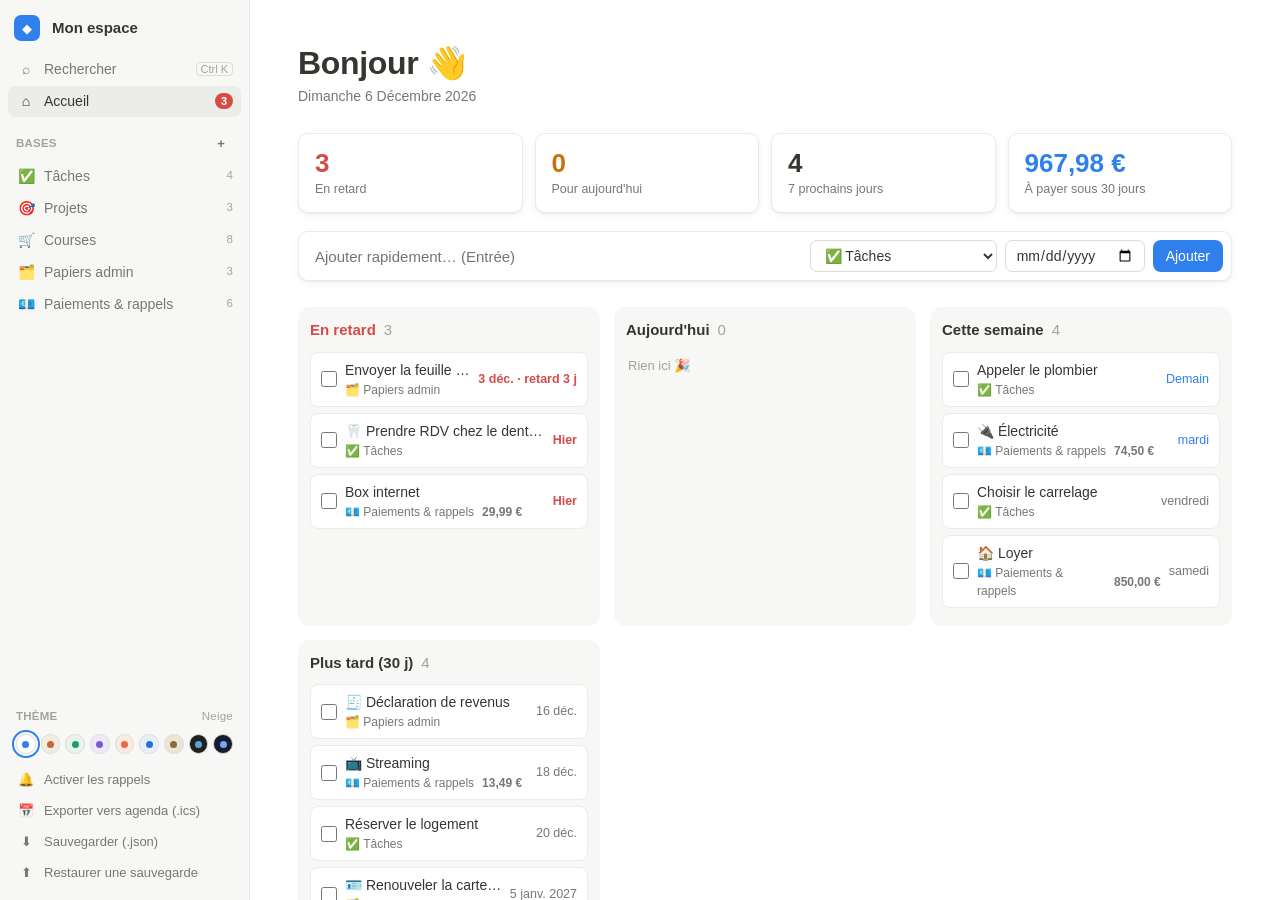
==== index.html @ 30c05d0e "Braindead : gestionnaire de pages, tâches et kanban façon Notion Bases avec propriétés typées, vues " ====
<!doctype html>
<html lang="fr" data-theme="neige">
<head>
  <meta charset="utf-8">
  <meta name="viewport" content="width=device-width, initial-scale=1, viewport-fit=cover">
  <title>Mon espace</title>
  <meta name="description" content="Pages, tâches, kanban, courses, projets, papiers et paiements — 100 % local.">
  <meta name="theme-color" content="#ffffff">
  <link rel="manifest" href="manifest.webmanifest">
  <link rel="icon" href="icon.svg" type="image/svg+xml">
  <link rel="apple-touch-icon" href="icon.svg">
  <link rel="stylesheet" href="styles.css">
  <script>
    // Applique le thème avant le premier rendu pour éviter un flash.
    try { var d = JSON.parse(localStorage.getItem('monespace.v1')); if (d && d.theme) document.documentElement.dataset.theme = d.theme; } catch (e) {}
  </script>
</head>
<body>
  <aside id="sidebar"></aside>
  <div class="sb-backdrop" onclick="document.body.classList.remove('sb-open')"></div>
  <main id="main"></main>
  <div id="peek-root"></div>
  <div id="modal-root"></div>
  <div id="toasts"></div>
  <input type="file" id="import-file" accept=".json,application/json" hidden>
  <script src="app.js"></script>
</body>
</html>
---- styles.css ----
/* ============ Thèmes ============ */
:root {
  --bg: #ffffff; --side: #f7f7f5; --surface: #ffffff; --surface2: #f6f6f4; --col: #f7f7f5;
  --hover: rgba(55, 53, 47, .06); --border: #ebebe9; --border2: #dcdcd8;
  --text: #37352f; --muted: #787774; --faint: #a5a29c;
  --accent: #2f80ed; --accent-fg: #ffffff; --accent-soft: rgba(47, 128, 237, .12);
  --danger: #d44c47; --warn: #cb6f10; --ok: #2f8a5f;
  --shadow: 0 1px 2px rgba(15, 15, 15, .05), 0 2px 8px rgba(15, 15, 15, .05);
  --shadow-lg: 0 14px 44px rgba(15, 15, 15, .18), 0 2px 6px rgba(15, 15, 15, .06);
  --backdrop: rgba(15, 15, 15, .18);
  --radius: 10px;
  --font: ui-sans-serif, -apple-system, "Segoe UI", Inter, Roboto, "Helvetica Neue", Arial, sans-serif;
  --title-font: var(--font);

  --gray-bg: #ebeced;   --gray-fg: #55534e;
  --brown-bg: #f1e5dc;  --brown-fg: #774f33;
  --orange-bg: #fbe2cd; --orange-fg: #9f4e17;
  --yellow-bg: #f9eec2; --yellow-fg: #81630c;
  --green-bg: #d9eedf;  --green-fg: #276642;
  --blue-bg: #d9e8f8;   --blue-fg: #235a8f;
  --purple-bg: #e8def6; --purple-fg: #5e408c;
  --pink-bg: #f7dceb;   --pink-fg: #943566;
  --red-bg: #fbdcd8;    --red-fg: #a3362a;
  color-scheme: light;
}
[data-theme="sable"] {
  --bg: #fbf8f3; --side: #f3ece1; --surface: #fffdf9; --surface2: #f6f0e6; --col: #f4ede2;
  --hover: rgba(90, 60, 30, .07); --border: #ebe2d4; --border2: #ddd0bc;
  --text: #3d3529; --muted: #85786a; --faint: #b0a596;
  --accent: #c2683a; --accent-soft: rgba(194, 104, 58, .14);
}
[data-theme="menthe"] {
  --bg: #f6fbf8; --side: #e8f4ee; --surface: #ffffff; --surface2: #eef7f2; --col: #eaf4ee;
  --hover: rgba(20, 80, 50, .07); --border: #dcebe2; --border2: #c7dccf;
  --text: #213a2e; --muted: #5f7a6c; --faint: #96ab9f;
  --accent: #1f9d6b; --accent-soft: rgba(31, 157, 107, .14);
}
[data-theme="lavande"] {
  --bg: #faf8fe; --side: #efeafb; --surface: #ffffff; --surface2: #f3effc; --col: #f0ebfb;
  --hover: rgba(70, 40, 140, .07); --border: #e6e0f5; --border2: #d5cbee;
  --text: #2f2a45; --muted: #716a8c; --faint: #a49ebb;
  --accent: #7c5cd6; --accent-soft: rgba(124, 92, 214, .14);
}
[data-theme="peche"] {
  --bg: #fff8f5; --side: #fdeae2; --surface: #ffffff; --surface2: #fdf0ea; --col: #fcece5;
  --hover: rgba(140, 60, 30, .07); --border: #f6e0d6; --border2: #ecccbe;
  --text: #43302a; --muted: #8e7268; --faint: #bea59c;
  --accent: #e8684a; --accent-soft: rgba(232, 104, 74, .14);
}
[data-theme="ciel"] {
  --bg: #f5f9ff; --side: #e6effc; --surface: #ffffff; --surface2: #edf3fd; --col: #e9f0fb;
  --hover: rgba(30, 70, 140, .07); --border: #dbe6f6; --border2: #c6d6ee;
  --text: #1f2f45; --muted: #5c6f8a; --faint: #95a5bc;
  --accent: #2b6fd6; --accent-soft: rgba(43, 111, 214, .13);
}
[data-theme="papier"] {
  --bg: #f6f1e7; --side: #ece4d4; --surface: #fbf8f1; --surface2: #f1eadc; --col: #ede5d6;
  --hover: rgba(80, 60, 30, .08); --border: #e2d8c4; --border2: #d3c6ac;
  --text: #3b3226; --muted: #7d705d; --faint: #ab9f8a;
  --accent: #8a6d3b; --accent-soft: rgba(138, 109, 59, .15);
  --title-font: Georgia, "Iowan Old Style", "Palatino Linotype", serif;
}
[data-theme="nuit"], [data-theme="encre"] {
  --bg: #191919; --side: #202020; --surface: #252525; --surface2: #2c2c2c; --col: #202020;
  --hover: rgba(255, 255, 255, .06); --border: #2f2f2f; --border2: #3d3d3d;
  --text: #e6e6e3; --muted: #9b9a97; --faint: #6f6e6b;
  --accent: #5aa2d6; --accent-fg: #0d1b26; --accent-soft: rgba(90, 162, 214, .18);
  --danger: #ff7369; --warn: #f0a55a; --ok: #5fc48d;
  --shadow: 0 1px 2px rgba(0, 0, 0, .4), 0 2px 8px rgba(0, 0, 0, .25);
  --shadow-lg: 0 14px 44px rgba(0, 0, 0, .55);
  --backdrop: rgba(0, 0, 0, .45);
  --gray-bg: #3a3a3a;   --gray-fg: #d0d0cd;
  --brown-bg: #4a3528;  --brown-fg: #e3c2a8;
  --orange-bg: #5a3a1e; --orange-fg: #f5bd8a;
  --yellow-bg: #564a1c; --yellow-fg: #f0d98a;
  --green-bg: #23443a;  --green-fg: #9fdcbc;
  --blue-bg: #1f3a57;   --blue-fg: #a6cdf2;
  --purple-bg: #3b2d55; --purple-fg: #cdb6f2;
  --pink-bg: #522c40;   --pink-fg: #f0b0d0;
  --red-bg: #5a2a26;    --red-fg: #f6aaa2;
  color-scheme: dark;
}
[data-theme="encre"] {
  --bg: #0f1724; --side: #141e2e; --surface: #18233a; --surface2: #1d2a43; --col: #141e2e;
  --border: #233149; --border2: #2e3f5c;
  --text: #dfe6f0; --muted: #8d9bb3; --faint: #5f6d86;
  --accent: #7aa2f7; --accent-fg: #0b1220; --accent-soft: rgba(122, 162, 247, .18);
}

/* ============ Base ============ */
* { box-sizing: border-box; }
html, body { height: 100%; margin: 0; }
body {
  background: var(--bg); color: var(--text);
  font: 14px/1.5 var(--font);
  display: flex; overflow: hidden;
  -webkit-font-smoothing: antialiased;
}
button, input, select, textarea { font: inherit; color: inherit; }
button { cursor: pointer; background: none; border: 0; padding: 0; }
a { color: inherit; }
::selection { background: var(--accent-soft); }
.muted { color: var(--muted); }
.sm { font-size: 12.5px; }
.ph { color: var(--faint); }
kbd { font: 11px var(--font); color: var(--faint); border: 1px solid var(--border2); border-radius: 4px; padding: 0 4px; margin-left: auto; }

.btn {
  display: inline-flex; align-items: center; gap: 6px; height: 32px; padding: 0 12px;
  border-radius: 8px; border: 1px solid var(--border2); background: var(--surface); white-space: nowrap;
}
.btn:hover { background: var(--hover); }
.btn.primary { background: var(--accent); color: var(--accent-fg); border-color: transparent; font-weight: 500; }
.btn.primary:hover { filter: brightness(1.06); }
.btn.danger { color: var(--danger); }
.icon-btn {
  display: inline-grid; place-items: center; width: 30px; height: 30px; border-radius: 7px; color: var(--muted); flex: none;
}
.icon-btn:hover { background: var(--hover); color: var(--text); }
.icon-btn.sm { width: 24px; height: 24px; font-size: 13px; }
.icon-btn:disabled { opacity: .3; pointer-events: none; }
.icon-btn.danger:hover { color: var(--danger); }
.link-btn { color: var(--muted); padding: 4px 6px; border-radius: 6px; text-align: left; }
.link-btn:hover { background: var(--hover); color: var(--text); }
.in {
  height: 32px; padding: 0 10px; border-radius: 7px; border: 1px solid var(--border2); background: var(--surface); outline: none; min-width: 0;
}
.in:focus { border-color: var(--accent); box-shadow: 0 0 0 3px var(--accent-soft); }
.in.sm { height: 28px; }
select.in { padding-right: 4px; }

/* ============ Sidebar ============ */
#sidebar {
  width: 250px; flex: none; background: var(--side); border-right: 1px solid var(--border);
  display: flex; flex-direction: column; padding: 10px 8px 12px; overflow-y: auto; gap: 1px;
}
.sb-head { display: flex; align-items: center; gap: 8px; padding: 4px 6px 10px; }
.logo {
  width: 26px; height: 26px; border-radius: 7px; background: var(--accent); color: var(--accent-fg);
  display: grid; place-items: center; font-size: 13px; flex: none;
}
.ws-name { flex: 1; min-width: 0; border: 0; background: none; font-weight: 600; font-size: 15px; padding: 3px 4px; border-radius: 6px; outline: none; }
.ws-name:hover, .ws-name:focus { background: var(--hover); }
.sb-item {
  display: flex; align-items: center; gap: 8px; padding: 5px 8px; border-radius: 7px; text-decoration: none;
  color: var(--muted); font-weight: 500; width: 100%; text-align: left; min-height: 30px;
}
.sb-item:hover { background: var(--hover); color: var(--text); }
.sb-item.active { background: var(--hover); color: var(--text); }
.sb-ico { width: 20px; text-align: center; flex: none; }
.sb-txt { flex: 1; min-width: 0; overflow: hidden; text-overflow: ellipsis; white-space: nowrap; }
.sb-count { font-size: 11.5px; color: var(--faint); font-weight: 400; }
.sb-badge { margin-left: auto; font-size: 11px; background: var(--danger); color: #fff; border-radius: 999px; padding: 0 6px; font-weight: 600; }
.sb-label {
  display: flex; align-items: center; justify-content: space-between;
  font-size: 11.5px; font-weight: 600; color: var(--faint); padding: 14px 8px 4px; letter-spacing: .02em;
}
.sb-spacer { flex: 1; min-height: 16px; }
.themes { display: grid; grid-template-columns: repeat(9, 1fr); gap: 5px; padding: 4px 8px 10px; }
.swatch {
  aspect-ratio: 1; border-radius: 50%; border: 1px solid var(--border2); position: relative;
  transition: transform .12s;
}
.swatch::after { content: ""; position: absolute; inset: 30%; border-radius: 50%; background: var(--ac); }
.swatch:hover { transform: scale(1.12); }
.swatch.on { outline: 2px solid var(--accent); outline-offset: 2px; }
.sb-tools { display: flex; flex-direction: column; gap: 1px; }
.sb-tools .sb-item { font-weight: 400; font-size: 13px; }

.menu-btn { display: none; }
.sb-backdrop { display: none; }

/* ============ Main ============ */
#main { flex: 1; min-width: 0; overflow: auto; position: relative; }
.page-wrap { max-width: 1060px; margin: 0 auto; padding: 44px 48px 140px; }
.page-wrap.wide { max-width: none; padding: 34px 40px 140px; }

.db-head { display: flex; align-items: center; gap: 6px; margin-bottom: 14px; }
.db-icon { font-size: 34px; width: 52px; height: 52px; border-radius: 10px; display: grid; place-items: center; }
.db-icon:hover { background: var(--hover); }
.db-title {
  flex: 1; min-width: 0; border: 0; background: none; outline: none;
  font: 700 32px/1.2 var(--title-font); letter-spacing: -.01em; padding: 2px 4px; border-radius: 6px;
}
.db-title:hover { background: var(--hover); }
.db-title:focus { background: transparent; }

.view-tabs { display: flex; gap: 2px; border-bottom: 1px solid var(--border); margin-bottom: 10px; overflow-x: auto; scrollbar-width: none; }
.view-tab {
  display: flex; align-items: center; gap: 6px; padding: 6px 10px 8px; color: var(--muted); font-weight: 500;
  border-bottom: 2px solid transparent; margin-bottom: -1px; white-space: nowrap; border-radius: 6px 6px 0 0;
}
.view-tab:hover { color: var(--text); background: var(--hover); }
.view-tab.on { color: var(--text); border-bottom-color: var(--text); }
.view-tab.add { padding: 6px 10px 8px; }
.vt-ico { opacity: .7; }

.toolbar { display: flex; align-items: center; gap: 4px; margin-bottom: 16px; flex-wrap: wrap; }
.search {
  display: flex; align-items: center; gap: 6px; height: 32px; padding: 0 10px; border-radius: 8px;
  background: var(--surface2); color: var(--muted); margin-right: auto; min-width: 180px; flex: 0 1 260px;
}
.search input { border: 0; background: none; outline: none; flex: 1; min-width: 0; color: var(--text); }
.tool { height: 32px; padding: 0 10px; border-radius: 8px; color: var(--muted); font-weight: 500; white-space: nowrap; }
.tool:hover { background: var(--hover); color: var(--text); }
.tool.on { color: var(--accent); background: var(--accent-soft); }

.empty {
  border: 1px dashed var(--border2); border-radius: var(--radius); padding: 36px 20px; text-align: center; color: var(--muted);
}
.empty .btn { margin-top: 12px; }

/* ============ Chips & valeurs ============ */
.chip {
  display: inline-flex; align-items: center; gap: 4px; max-width: 100%;
  padding: 0 8px; height: 21px; border-radius: 999px; font-size: 12.5px; font-weight: 500; line-height: 21px;
  background: var(--c-bg); color: var(--c-fg); white-space: nowrap; overflow: hidden; text-overflow: ellipsis;
}
.c-gray { --c-bg: var(--gray-bg); --c-fg: var(--gray-fg); }
.c-brown { --c-bg: var(--brown-bg); --c-fg: var(--brown-fg); }
.c-orange { --c-bg: var(--orange-bg); --c-fg: var(--orange-fg); }
.c-yellow { --c-bg: var(--yellow-bg); --c-fg: var(--yellow-fg); }
.c-green { --c-bg: var(--green-bg); --c-fg: var(--green-fg); }
.c-blue { --c-bg: var(--blue-bg); --c-fg: var(--blue-fg); }
.c-purple { --c-bg: var(--purple-bg); --c-fg: var(--purple-fg); }
.c-pink { --c-bg: var(--pink-bg); --c-fg: var(--pink-fg); }
.c-red { --c-bg: var(--red-bg); --c-fg: var(--red-fg); }
.dot { width: 16px; height: 16px; border-radius: 50%; background: var(--c-fg); flex: none; border: 3px solid var(--c-bg); }

.rel-chip {
  display: inline-flex; align-items: center; gap: 2px; font-size: 12.5px; padding: 0 6px; border-radius: 5px;
  background: var(--surface2); border: 1px solid var(--border); white-space: nowrap; cursor: pointer; max-width: 100%; overflow: hidden; text-overflow: ellipsis;
}
.rel-chip:hover { border-color: var(--border2); }
.date { font-size: 12.5px; color: var(--muted); white-space: nowrap; }
.date.late { color: var(--danger); font-weight: 600; }
.date.today { color: var(--warn); font-weight: 600; }
.date.soon { color: var(--accent); font-weight: 500; }
.num { font-size: 12.5px; font-variant-numeric: tabular-nums; display: inline-flex; align-items: center; gap: 6px; }
.bar { display: inline-block; width: 54px; height: 5px; border-radius: 3px; background: var(--border2); overflow: hidden; }
.bar > i { display: block; height: 100%; background: var(--accent); border-radius: 3px; }
.recur { font-size: 12.5px; color: var(--muted); white-space: nowrap; }
.link { font-size: 12.5px; color: var(--accent); text-decoration: none; white-space: nowrap; overflow: hidden; text-overflow: ellipsis; max-width: 180px; display: inline-block; vertical-align: bottom; }
.link:hover { text-decoration: underline; }
.txt { font-size: 12.5px; color: var(--muted); }
.chk-ro { font-size: 12.5px; color: var(--ok); }

.chk { width: 16px; height: 16px; accent-color: var(--accent); cursor: pointer; margin: 0; flex: none; }

/* ============ Tableau ============ */
.table-wrap { overflow-x: auto; border-top: 1px solid var(--border); }
.tbl { border-collapse: collapse; min-width: 100%; }
.tbl th {
  text-align: left; font-weight: 500; color: var(--muted); font-size: 13px; padding: 7px 10px; white-space: nowrap;
  border-bottom: 1px solid var(--border); border-right: 1px solid var(--border); cursor: pointer; user-select: none;
}
.tbl th:hover { background: var(--hover); }
.tbl th .ti { margin-right: 6px; opacity: .65; }
.tbl th.th-add { width: 40px; text-align: center; border-right: 0; }
.tbl td { border-bottom: 1px solid var(--border); border-right: 1px solid var(--border); padding: 0; height: 36px; vertical-align: middle; min-width: 130px; }
.tbl td:last-child, .tbl th:last-child { border-right: 0; }
.tbl td.td-title { min-width: 260px; }
.tbl td.td-checkbox { min-width: 70px; text-align: center; }
.tbl td.td-checkbox .chk { margin: auto; display: block; }
.tbl td.td-number { min-width: 110px; }
.tbl tr:hover td { background: var(--hover); }
.tbl tr.done .title-in { color: var(--muted); text-decoration: line-through; }
.tt { display: flex; align-items: center; gap: 4px; padding-left: 8px; }
.pi { flex: none; }
.cell-in {
  width: 100%; border: 0; background: none; outline: none; height: 36px; padding: 0 10px; min-width: 0;
}
.cell-in:focus { background: var(--surface); box-shadow: inset 0 0 0 2px var(--accent-soft); border-radius: 4px; }
.title-in { font-weight: 500; padding-left: 4px; }
.open-btn {
  opacity: 0; font-size: 12px; color: var(--muted); border: 1px solid var(--border2); background: var(--surface);
  border-radius: 6px; padding: 1px 7px; margin-right: 6px; white-space: nowrap;
}
.tbl tr:hover .open-btn, .open-btn:focus { opacity: 1; }
.cell-btn {
  display: flex; align-items: center; flex-wrap: wrap; gap: 4px; width: 100%; min-height: 36px; padding: 5px 10px; text-align: left;
}
.cell-btn:hover { background: var(--hover); }
.cell-sel { width: 100%; height: 36px; border: 0; background: none; padding: 0 6px; outline: none; cursor: pointer; }
.cell-sel option { background: var(--surface); }
.num-ed, .url-ed { display: flex; align-items: center; }
.num-ed .cell-in { text-align: right; padding-right: 2px; }
.suffix { color: var(--faint); padding-right: 10px; font-size: 13px; }
.url-go { color: var(--accent); text-decoration: none; padding: 0 10px; }
.tr-add td { border-right: 0; }
.quick-add { width: 100%; height: 38px; border: 0; background: none; outline: none; padding: 0 12px; color: var(--text); }
.quick-add::placeholder { color: var(--faint); }
.tbl-foot { display: flex; gap: 16px; justify-content: flex-end; color: var(--muted); font-size: 12.5px; padding: 8px 4px; }

/* ============ Kanban ============ */
.board { display: flex; gap: 12px; overflow-x: auto; align-items: flex-start; padding-bottom: 20px; min-height: 300px; }
.col { width: 284px; flex: none; background: var(--col); border-radius: 12px; padding: 8px; display: flex; flex-direction: column; gap: 6px; }
.col.drop { box-shadow: inset 0 0 0 2px var(--accent-soft); }
.col-head { display: flex; align-items: center; gap: 6px; padding: 2px 4px 4px; }
.col-count { color: var(--faint); font-size: 12.5px; }
.col-sum { color: var(--muted); font-size: 12px; margin-left: auto; }
.col-head .icon-btn { margin-left: auto; }
.col-sum + .icon-btn { margin-left: 0; }
.col-cards { display: flex; flex-direction: column; gap: 6px; min-height: 8px; }
.card {
  background: var(--surface); border: 1px solid var(--border); border-radius: 9px; padding: 9px 11px;
  box-shadow: var(--shadow); cursor: pointer; transition: border-color .12s, transform .12s;
}
.card:hover { border-color: var(--border2); }
.card.dragging { opacity: .4; }
.card.done .card-title { color: var(--muted); text-decoration: line-through; }
.card-title { font-weight: 500; display: flex; gap: 6px; word-break: break-word; }
.card-meta { display: flex; flex-wrap: wrap; gap: 5px; margin-top: 7px; align-items: center; }
.col-add { color: var(--faint); text-align: left; padding: 5px 6px; border-radius: 7px; font-size: 13px; }
.col-add:hover { background: var(--hover); color: var(--text); }
.drop-line { height: 3px; border-radius: 2px; background: var(--accent); margin: -1px 0; }
.col-done .card { opacity: .8; }
.pick-group { max-width: 420px; }

/* ============ Liste ============ */
.list { border-top: 1px solid var(--border); }
.list-add { border-bottom: 1px solid var(--border); }
.list-row {
  display: flex; align-items: center; gap: 10px; padding: 9px 8px; border-bottom: 1px solid var(--border); cursor: pointer;
  transition: opacity .25s;
}
.list-row:hover { background: var(--hover); }
.list-row.done .lr-title { color: var(--muted); text-decoration: line-through; }
.list-row.leaving { opacity: .25; }
.lr-title { font-weight: 500; flex: 1; min-width: 0; overflow: hidden; text-overflow: ellipsis; white-space: nowrap; }
.lr-meta { display: flex; gap: 6px; align-items: center; flex-wrap: wrap; justify-content: flex-end; }

/* ============ Calendrier ============ */
.cal-nav { display: flex; align-items: center; gap: 6px; margin-bottom: 10px; }
.cal-title { font-weight: 600; font-size: 16px; min-width: 150px; text-align: center; text-transform: capitalize; }
.cal-grid { display: grid; grid-template-columns: repeat(7, minmax(0, 1fr)); border-top: 1px solid var(--border); border-left: 1px solid var(--border); }
.cal-dow { font-size: 12px; color: var(--muted); padding: 6px 8px; border-right: 1px solid var(--border); border-bottom: 1px solid var(--border); text-transform: capitalize; }
.cal-cell { min-height: 112px; border-right: 1px solid var(--border); border-bottom: 1px solid var(--border); padding: 4px; display: flex; flex-direction: column; gap: 3px; min-width: 0; }
.cal-cell.out { background: var(--surface2); }
.cal-cell.out .cal-day span { color: var(--faint); }
.cal-cell.drop { background: var(--accent-soft); }
.cal-day { display: flex; justify-content: space-between; align-items: center; font-size: 12.5px; padding: 0 2px; }
.cal-cell.today .cal-day span { background: var(--danger); color: #fff; border-radius: 999px; padding: 0 7px; font-weight: 600; }
.cal-add { opacity: 0; color: var(--muted); width: 22px; height: 22px; border-radius: 5px; }
.cal-cell:hover .cal-add { opacity: 1; }
.cal-add:hover { background: var(--hover); }
.cal-item {
  font-size: 12.5px; background: var(--surface); border: 1px solid var(--border); border-radius: 6px; padding: 2px 6px;
  white-space: nowrap; overflow: hidden; text-overflow: ellipsis; cursor: pointer; box-shadow: var(--shadow);
}
.cal-item.done { text-decoration: line-through; color: var(--muted); box-shadow: none; }
.cal-item.late { border-left: 3px solid var(--danger); }

/* ============ Accueil ============ */
.home h1 { font: 700 32px/1.2 var(--title-font); margin: 0; letter-spacing: -.01em; }
.home .sub { color: var(--muted); margin: 4px 0 26px; text-transform: capitalize; }
.stats { display: grid; grid-template-columns: repeat(4, 1fr); gap: 12px; margin-bottom: 18px; }
.stat { background: var(--surface); border: 1px solid var(--border); border-radius: var(--radius); padding: 14px 16px; box-shadow: var(--shadow); }
.stat .v { font-size: 26px; font-weight: 700; font-variant-numeric: tabular-nums; line-height: 1.2; }
.stat .l { color: var(--muted); font-size: 12.5px; }
.stat.late .v { color: var(--danger); }
.stat.today .v { color: var(--warn); }
.stat.money .v { color: var(--accent); }
.qa {
  display: flex; gap: 8px; align-items: center; background: var(--surface); border: 1px solid var(--border);
  border-radius: var(--radius); padding: 8px; margin-bottom: 26px; box-shadow: var(--shadow); flex-wrap: wrap;
}
.qa .qa-in { flex: 1 1 220px; border: 0; outline: none; background: none; height: 32px; padding: 0 8px; font-size: 15px; }
.qa select, .qa input[type=date] { flex: none; }
.home h2 { font-size: 15px; margin: 0 0 10px; display: flex; align-items: center; gap: 8px; }
.home h2 .n { color: var(--faint); font-weight: 500; }
.agenda { display: grid; grid-template-columns: repeat(auto-fit, minmax(240px, 1fr)); gap: 14px; margin-bottom: 30px; }
.ag-col { background: var(--col); border-radius: 12px; padding: 12px; }
.ag-col.late h2 { color: var(--danger); }
.ag-item {
  display: flex; align-items: center; gap: 8px; background: var(--surface); border: 1px solid var(--border); border-radius: 8px;
  padding: 7px 10px; margin-bottom: 6px; cursor: pointer; transition: opacity .25s;
}
.ag-item:hover { border-color: var(--border2); }
.ag-item.leaving { opacity: .25; }
.ag-main { flex: 1; min-width: 0; }
.ag-title { font-weight: 500; overflow: hidden; text-overflow: ellipsis; white-space: nowrap; }
.ag-sub { display: flex; gap: 8px; font-size: 12px; color: var(--muted); align-items: center; }
.ag-empty { color: var(--faint); font-size: 13px; padding: 4px 2px; }
.bases { display: grid; grid-template-columns: repeat(auto-fill, minmax(190px, 1fr)); gap: 12px; margin-bottom: 30px; }
.base-card {
  display: block; text-decoration: none; background: var(--surface); border: 1px solid var(--border); border-radius: var(--radius);
  padding: 14px; box-shadow: var(--shadow); transition: transform .12s, border-color .12s; text-align: left; width: 100%;
}
.base-card:hover { transform: translateY(-2px); border-color: var(--border2); }
.base-card .bi { font-size: 26px; }
.base-card .bn { font-weight: 600; margin-top: 6px; }
.base-card .bs { font-size: 12.5px; color: var(--muted); }
.base-card .bar { width: 100%; margin-top: 10px; }
.base-card.new { border-style: dashed; box-shadow: none; color: var(--muted); display: grid; place-items: center; min-height: 112px; }
.recent { display: flex; flex-direction: column; }
.recent a { display: flex; gap: 8px; padding: 6px 8px; border-radius: 7px; text-decoration: none; cursor: pointer; align-items: center; }
.recent a:hover { background: var(--hover); }
.recent .rd { margin-left: auto; color: var(--faint); font-size: 12px; }
.tip {
  display: flex; gap: 10px; align-items: center; background: var(--accent-soft); border-radius: var(--radius);
  padding: 10px 14px; margin-bottom: 22px; font-size: 13.5px; flex-wrap: wrap;
}
.tip .btn { margin-left: auto; }

/* ============ Popovers, menus ============ */
.pop {
  position: fixed; z-index: 60; background: var(--surface); border: 1px solid var(--border); border-radius: 10px;
  box-shadow: var(--shadow-lg); min-width: 220px; max-width: calc(100vw - 16px); max-height: min(460px, calc(100vh - 16px)); overflow: auto;
  animation: popin .12s ease-out;
}
@keyframes popin { from { opacity: 0; transform: translateY(-4px); } }
.pop-body { padding: 10px; display: flex; flex-direction: column; gap: 8px; }
.menu { display: flex; flex-direction: column; }
.menu-search { border: 0; border-bottom: 1px solid var(--border); background: none; outline: none; padding: 10px 12px; }
.menu-list { padding: 4px; display: flex; flex-direction: column; }
.menu-item {
  display: flex; align-items: center; gap: 8px; padding: 6px 8px; border-radius: 6px; cursor: pointer; text-align: left; width: 100%; min-height: 32px;
}
.menu-item:hover, .menu-item.kb { background: var(--hover); }
.menu-item .check { margin-left: auto; color: var(--accent); font-weight: 700; }
.menu-item .muted { margin-left: auto; font-size: 12px; }
.menu-item.danger { color: var(--danger); }
.menu-item.create b { font-weight: 600; }
.menu-empty { padding: 8px; color: var(--faint); font-size: 13px; }
.menu-sep { height: 1px; background: var(--border); margin: 4px 0; }
.pop-label { font-size: 11.5px; font-weight: 600; color: var(--faint); padding: 2px 2px 0; letter-spacing: .02em; }
.f-row { display: flex; gap: 6px; align-items: center; }
.f-row select, .f-row input { height: 30px; border: 1px solid var(--border2); background: var(--surface); border-radius: 6px; padding: 0 6px; min-width: 0; max-width: 170px; outline: none; }
.seg { display: grid; grid-template-columns: repeat(4, 1fr); gap: 4px; }
.seg button { border: 1px solid var(--border2); border-radius: 7px; padding: 6px 4px; font-size: 12.5px; display: flex; flex-direction: column; align-items: center; gap: 2px; }
.seg button.on { border-color: var(--accent); background: var(--accent-soft); color: var(--accent); }
.vis-list { display: flex; flex-direction: column; max-height: 220px; overflow: auto; }
.vis-list label { display: flex; align-items: center; gap: 8px; padding: 4px 4px; border-radius: 6px; cursor: pointer; }
.vis-list label:hover { background: var(--hover); }
.date-pop input[type=date] { height: 34px; border: 1px solid var(--border2); background: var(--surface); border-radius: 7px; padding: 0 8px; outline: none; }
.emoji-grid { display: grid; grid-template-columns: repeat(9, 32px); gap: 2px; padding: 8px; }
.emoji-grid button { width: 32px; height: 32px; border-radius: 6px; font-size: 19px; }
.emoji-grid button:hover { background: var(--hover); }
.colors { display: grid; grid-template-columns: repeat(3, 1fr); gap: 4px; padding: 8px; }
.colors button { display: flex; align-items: center; gap: 6px; padding: 5px 6px; border-radius: 6px; font-size: 12.5px; }
.colors button:hover { background: var(--hover); }

/* ============ Modales ============ */
.overlay {
  position: fixed; inset: 0; z-index: 50; background: var(--backdrop); display: grid; place-items: start center;
  padding: 8vh 16px 16px; overflow: auto; animation: fade .15s;
}
@keyframes fade { from { opacity: 0; } }
.modal {
  width: min(640px, 100%); background: var(--surface); border-radius: 14px; box-shadow: var(--shadow-lg);
  border: 1px solid var(--border); animation: popin .15s ease-out;
}
.modal-head { display: flex; align-items: center; justify-content: space-between; padding: 14px 16px 6px 20px; }
.modal-head h2 { font-size: 17px; margin: 0; }
.modal-body { padding: 10px 20px 20px; }
.modal-foot { display: flex; justify-content: flex-end; gap: 8px; margin-top: 18px; }
.tpl-grid { display: grid; grid-template-columns: repeat(auto-fill, minmax(175px, 1fr)); gap: 8px; margin-top: 12px; }
.tpl {
  border: 1px solid var(--border2); border-radius: 10px; padding: 10px 12px; text-align: left; display: flex; flex-direction: column; gap: 2px;
}
.tpl:hover { background: var(--hover); }
.tpl.on { border-color: var(--accent); background: var(--accent-soft); }
.tpl .te { font-size: 22px; }
.tpl .tn { font-weight: 600; }
.tpl .td { font-size: 12px; color: var(--muted); }
.form-row { display: flex; gap: 8px; align-items: center; }
.form-row .in { flex: 1; }
.schema { display: flex; flex-direction: column; gap: 8px; }
.sch-prop { border: 1px solid var(--border); border-radius: 10px; padding: 8px; display: flex; flex-direction: column; gap: 6px; }
.sch-line { display: flex; gap: 6px; align-items: center; }
.sch-line input.in { flex: 1; }
.sch-line .ti { width: 22px; text-align: center; color: var(--muted); }
.sch-line select.in { width: 150px; flex: none; }
.sch-opts { display: flex; flex-direction: column; gap: 4px; padding-left: 28px; }
.sch-opt { display: flex; gap: 6px; align-items: center; }
.sch-opt .in { flex: 1; }
.sch-opt .dot { cursor: pointer; }
.sch-done, .sch-flag { display: flex; gap: 6px; align-items: center; font-size: 12.5px; color: var(--muted); cursor: pointer; white-space: nowrap; }
.sch-flag { padding-left: 28px; }
.sch-sub { display: flex; gap: 8px; align-items: center; padding-left: 28px; font-size: 12.5px; color: var(--muted); }
.qf { width: min(580px, 100%); }
.qf .modal-body { padding: 0; }
.qf-in { width: 100%; border: 0; border-bottom: 1px solid var(--border); background: none; outline: none; padding: 16px 18px; font-size: 16px; }
.qf-list { max-height: 50vh; overflow: auto; padding: 6px; }
.qf-list .menu-item .muted { font-size: 12px; }

/* ============ Peek (page) ============ */
.peek-backdrop { position: fixed; inset: 0; z-index: 30; background: var(--backdrop); animation: fade .15s; }
.peek {
  position: fixed; top: 0; right: 0; bottom: 0; z-index: 31; width: min(760px, 100%); background: var(--surface);
  box-shadow: var(--shadow-lg); overflow-y: auto; animation: slidein .18s ease-out; border-left: 1px solid var(--border);
}
.peek.wide { width: min(1180px, 100%); }
@keyframes slidein { from { transform: translateX(30px); opacity: 0; } }
.peek-top {
  position: sticky; top: 0; z-index: 2; display: flex; align-items: center; gap: 2px; padding: 8px 12px;
  background: var(--surface); border-bottom: 1px solid transparent;
}
.crumb { display: flex; gap: 6px; align-items: center; color: var(--muted); padding: 4px 8px; border-radius: 6px; margin-right: auto; text-decoration: none; font-size: 13px; }
.crumb:hover { background: var(--hover); color: var(--text); }
.peek-in { padding: 20px 56px 120px; }
.peek-icon { font-size: 46px; width: 64px; height: 64px; display: grid; place-items: center; border-radius: 10px; margin-left: -6px; }
.peek-icon:hover { background: var(--hover); }
.peek-icon.add { font-size: 13px; color: var(--faint); width: auto; height: auto; padding: 4px 8px; }
.peek-title {
  width: 100%; border: 0; background: none; outline: none; resize: none; overflow: hidden;
  font: 700 30px/1.25 var(--title-font); letter-spacing: -.01em; padding: 4px 0; margin: 6px 0 12px;
}
.props { display: grid; grid-template-columns: minmax(120px, 180px) 1fr; gap: 2px 8px; margin-bottom: 8px; }
.p-label { display: flex; align-items: center; gap: 8px; color: var(--muted); min-height: 36px; font-size: 13.5px; padding: 0 6px; border-radius: 6px; overflow: hidden; white-space: nowrap; }
.p-label .ti { width: 16px; text-align: center; opacity: .8; }
.p-val { min-width: 0; border-radius: 6px; display: flex; align-items: center; }
.p-val:hover { background: var(--hover); }
.p-val > * { flex: 1; }
.p-val .chk { flex: none; margin-left: 10px; }
.p-val .cell-sel { flex: 1; }
.peek-meta { color: var(--faint); font-size: 12px; margin: 8px 6px 0; display: flex; gap: 14px; flex-wrap: wrap; }
.peek-hr { border: 0; border-top: 1px solid var(--border); margin: 18px 0 10px; }
.ed-tools {
  display: flex; gap: 2px; flex-wrap: wrap; position: sticky; top: 48px; z-index: 1; background: var(--surface); padding: 4px 0 8px;
}
.tb { min-width: 30px; height: 28px; border-radius: 6px; color: var(--muted); font-size: 13px; padding: 0 6px; }
.tb:hover { background: var(--hover); color: var(--text); }
.tb-sep { width: 1px; background: var(--border); margin: 4px 4px; }

.content { outline: none; min-height: 240px; font-size: 15px; line-height: 1.65; padding: 2px 2px; word-wrap: break-word; }
.content:empty::before { content: attr(data-ph); color: var(--faint); pointer-events: none; }
.content h1 { font: 700 26px/1.3 var(--title-font); margin: 22px 0 6px; }
.content h2 { font: 650 21px/1.3 var(--title-font); margin: 18px 0 4px; }
.content h3 { font-size: 17px; margin: 14px 0 2px; }
.content p { margin: 4px 0; }
.content ul, .content ol { padding-left: 24px; margin: 4px 0; }
.content blockquote { border-left: 3px solid var(--text); margin: 8px 0; padding: 2px 14px; }
.content hr { border: 0; border-top: 1px solid var(--border2); margin: 16px 0; }
.content a { color: var(--accent); }
.content ul.checklist { list-style: none; padding-left: 4px; }
.content ul.checklist > li { position: relative; padding-left: 28px; }
.content ul.checklist > li::before {
  content: ""; position: absolute; left: 0; top: .32em; width: 16px; height: 16px; border: 1.5px solid var(--border2);
  border-radius: 4px; background: var(--surface); cursor: pointer;
}
.content ul.checklist > li[data-done="true"] { color: var(--muted); text-decoration: line-through; }
.content ul.checklist > li[data-done="true"]::before {
  background: var(--accent) url("data:image/svg+xml,%3Csvg xmlns='http://www.w3.org/2000/svg' viewBox='0 0 16 16'%3E%3Cpath d='M4 8.5l2.5 2.5L12 5.5' fill='none' stroke='white' stroke-width='2' stroke-linecap='round' stroke-linejoin='round'/%3E%3C/svg%3E") center/14px no-repeat;
  border-color: var(--accent);
}
.content .log { font-size: 13px; color: var(--muted); }

/* ============ Toasts ============ */
#toasts { position: fixed; bottom: 18px; left: 50%; transform: translateX(-50%); z-index: 80; display: flex; flex-direction: column; gap: 8px; align-items: center; pointer-events: none; }
.toast {
  pointer-events: auto; background: var(--text); color: var(--bg); padding: 9px 14px; border-radius: 10px; box-shadow: var(--shadow-lg);
  display: flex; gap: 14px; align-items: center; font-size: 13.5px; animation: popin .15s; transition: opacity .4s, transform .4s; max-width: calc(100vw - 32px);
}
.toast button { color: var(--bg); font-weight: 600; text-decoration: underline; }
.toast.out { opacity: 0; transform: translateY(8px); }

/* ============ Mobile ============ */
@media (max-width: 820px) {
  #sidebar { position: fixed; z-index: 40; top: 0; bottom: 0; left: 0; transform: translateX(-102%); transition: transform .2s; box-shadow: var(--shadow-lg); }
  body.sb-open #sidebar { transform: none; }
  body.sb-open .sb-backdrop { display: block; position: fixed; inset: 0; z-index: 39; background: var(--backdrop); }
  .menu-btn {
    display: grid; place-items: center; position: sticky; top: 8px; left: 8px; z-index: 5; width: 36px; height: 36px; margin: 8px 0 0 8px;
    border-radius: 9px; background: var(--surface); border: 1px solid var(--border); box-shadow: var(--shadow); font-size: 16px;
  }
  .page-wrap, .page-wrap.wide { padding: 8px 16px 120px; }
  .db-title, .home h1 { font-size: 25px; }
  .stats { grid-template-columns: repeat(2, 1fr); }
  .peek-in { padding: 14px 18px 120px; }
  .props { grid-template-columns: 110px 1fr; }
  .col { width: 82vw; max-width: 300px; }
  .cal-cell { min-height: 78px; padding: 2px; }
  .cal-item { font-size: 11px; padding: 1px 3px; }
  .search { flex-basis: 100%; margin-right: 0; }
  .lr-meta .link, .lr-meta .rel-chip { display: none; }
}
@media print {
  #sidebar, .menu-btn, .toolbar, .view-tabs, .peek-root { display: none !important; }
  body { overflow: visible; display: block; }
  #main { overflow: visible; }
}
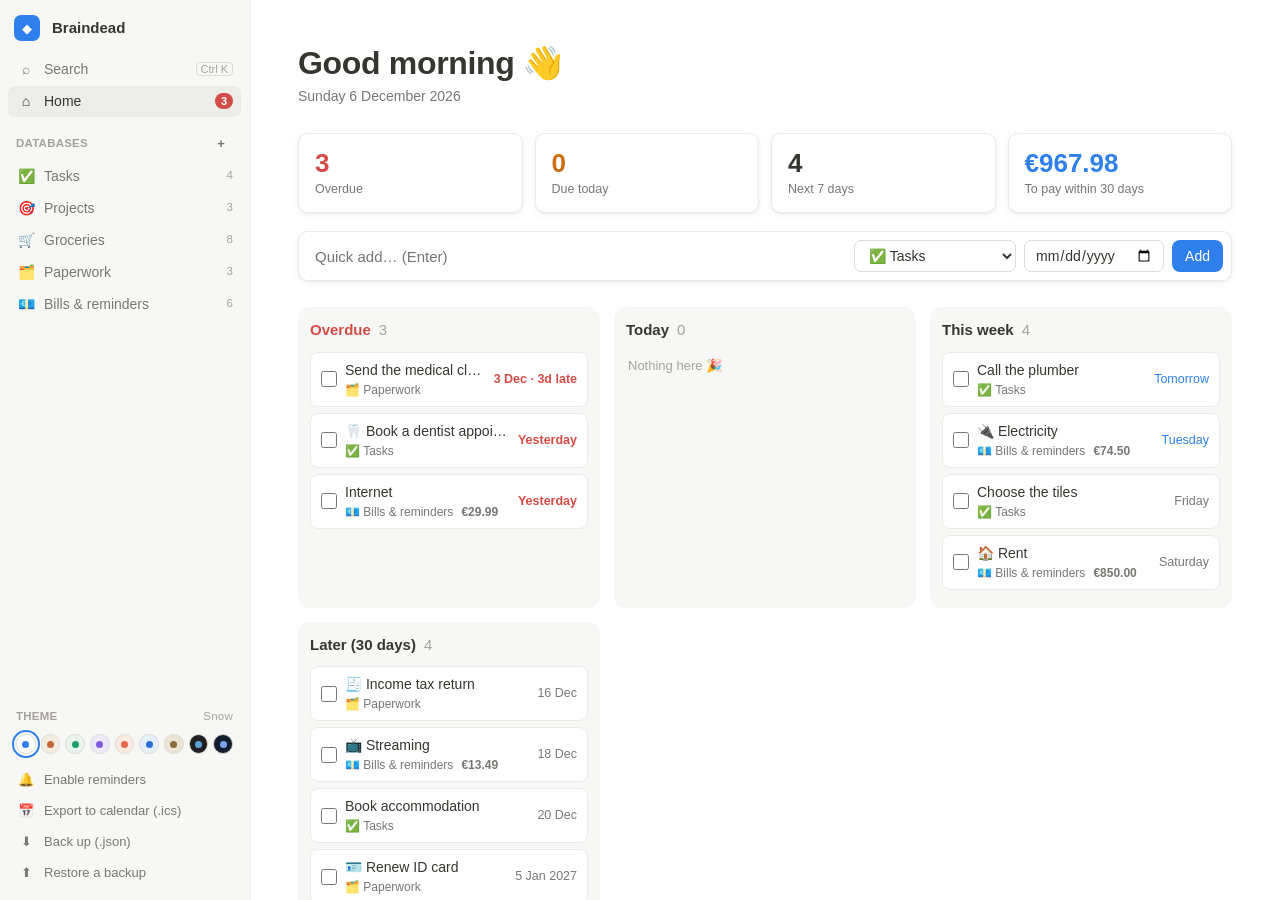
==== commit bd6a8509: "Translate the whole app and README to English, rename to Braindead Co-Authored-By: Claude Opus 5.5 <" ====
--- a/index.html
+++ b/index.html
@@ -1,17 +1,17 @@
 <!doctype html>
-<html lang="fr" data-theme="neige">
+<html lang="en" data-theme="neige">
 <head>
   <meta charset="utf-8">
   <meta name="viewport" content="width=device-width, initial-scale=1, viewport-fit=cover">
-  <title>Mon espace</title>
-  <meta name="description" content="Pages, tâches, kanban, courses, projets, papiers et paiements — 100 % local.">
+  <title>Braindead</title>
+  <meta name="description" content="Notion-style pages, tasks, kanban, groceries, projects, paperwork and bills — 100% local.">
   <meta name="theme-color" content="#ffffff">
   <link rel="manifest" href="manifest.webmanifest">
   <link rel="icon" href="icon.svg" type="image/svg+xml">
   <link rel="apple-touch-icon" href="icon.svg">
   <link rel="stylesheet" href="styles.css">
   <script>
-    // Applique le thème avant le premier rendu pour éviter un flash.
+    // Apply the theme before first paint to avoid a flash.
     try { var d = JSON.parse(localStorage.getItem('monespace.v1')); if (d && d.theme) document.documentElement.dataset.theme = d.theme; } catch (e) {}
   </script>
 </head>
--- a/styles.css
+++ b/styles.css
@@ -1,4 +1,4 @@
-/* ============ Thèmes ============ */
+/* ============ Themes ============ */
 :root {
   --bg: #ffffff; --side: #f7f7f5; --surface: #ffffff; --surface2: #f6f6f4; --col: #f7f7f5;
   --hover: rgba(55, 53, 47, .06); --border: #ebebe9; --border2: #dcdcd8;
@@ -210,7 +210,7 @@
 }
 .empty .btn { margin-top: 12px; }
 
-/* ============ Chips & valeurs ============ */
+/* ============ Chips & values ============ */
 .chip {
   display: inline-flex; align-items: center; gap: 4px; max-width: 100%;
   padding: 0 8px; height: 21px; border-radius: 999px; font-size: 12.5px; font-weight: 500; line-height: 21px;
@@ -247,7 +247,7 @@
 
 .chk { width: 16px; height: 16px; accent-color: var(--accent); cursor: pointer; margin: 0; flex: none; }
 
-/* ============ Tableau ============ */
+/* ============ Table ============ */
 .table-wrap { overflow-x: auto; border-top: 1px solid var(--border); }
 .tbl { border-collapse: collapse; min-width: 100%; }
 .tbl th {
@@ -317,7 +317,7 @@
 .col-done .card { opacity: .8; }
 .pick-group { max-width: 420px; }
 
-/* ============ Liste ============ */
+/* ============ List ============ */
 .list { border-top: 1px solid var(--border); }
 .list-add { border-bottom: 1px solid var(--border); }
 .list-row {
@@ -330,7 +330,7 @@
 .lr-title { font-weight: 500; flex: 1; min-width: 0; overflow: hidden; text-overflow: ellipsis; white-space: nowrap; }
 .lr-meta { display: flex; gap: 6px; align-items: center; flex-wrap: wrap; justify-content: flex-end; }
 
-/* ============ Calendrier ============ */
+/* ============ Calendar ============ */
 .cal-nav { display: flex; align-items: center; gap: 6px; margin-bottom: 10px; }
 .cal-title { font-weight: 600; font-size: 16px; min-width: 150px; text-align: center; text-transform: capitalize; }
 .cal-grid { display: grid; grid-template-columns: repeat(7, minmax(0, 1fr)); border-top: 1px solid var(--border); border-left: 1px solid var(--border); }
@@ -351,7 +351,7 @@
 .cal-item.done { text-decoration: line-through; color: var(--muted); box-shadow: none; }
 .cal-item.late { border-left: 3px solid var(--danger); }
 
-/* ============ Accueil ============ */
+/* ============ Home ============ */
 .home h1 { font: 700 32px/1.2 var(--title-font); margin: 0; letter-spacing: -.01em; }
 .home .sub { color: var(--muted); margin: 4px 0 26px; text-transform: capitalize; }
 .stats { display: grid; grid-template-columns: repeat(4, 1fr); gap: 12px; margin-bottom: 18px; }
@@ -441,7 +441,7 @@
 .colors button { display: flex; align-items: center; gap: 6px; padding: 5px 6px; border-radius: 6px; font-size: 12.5px; }
 .colors button:hover { background: var(--hover); }
 
-/* ============ Modales ============ */
+/* ============ Modals ============ */
 .overlay {
   position: fixed; inset: 0; z-index: 50; background: var(--backdrop); display: grid; place-items: start center;
   padding: 8vh 16px 16px; overflow: auto; animation: fade .15s;
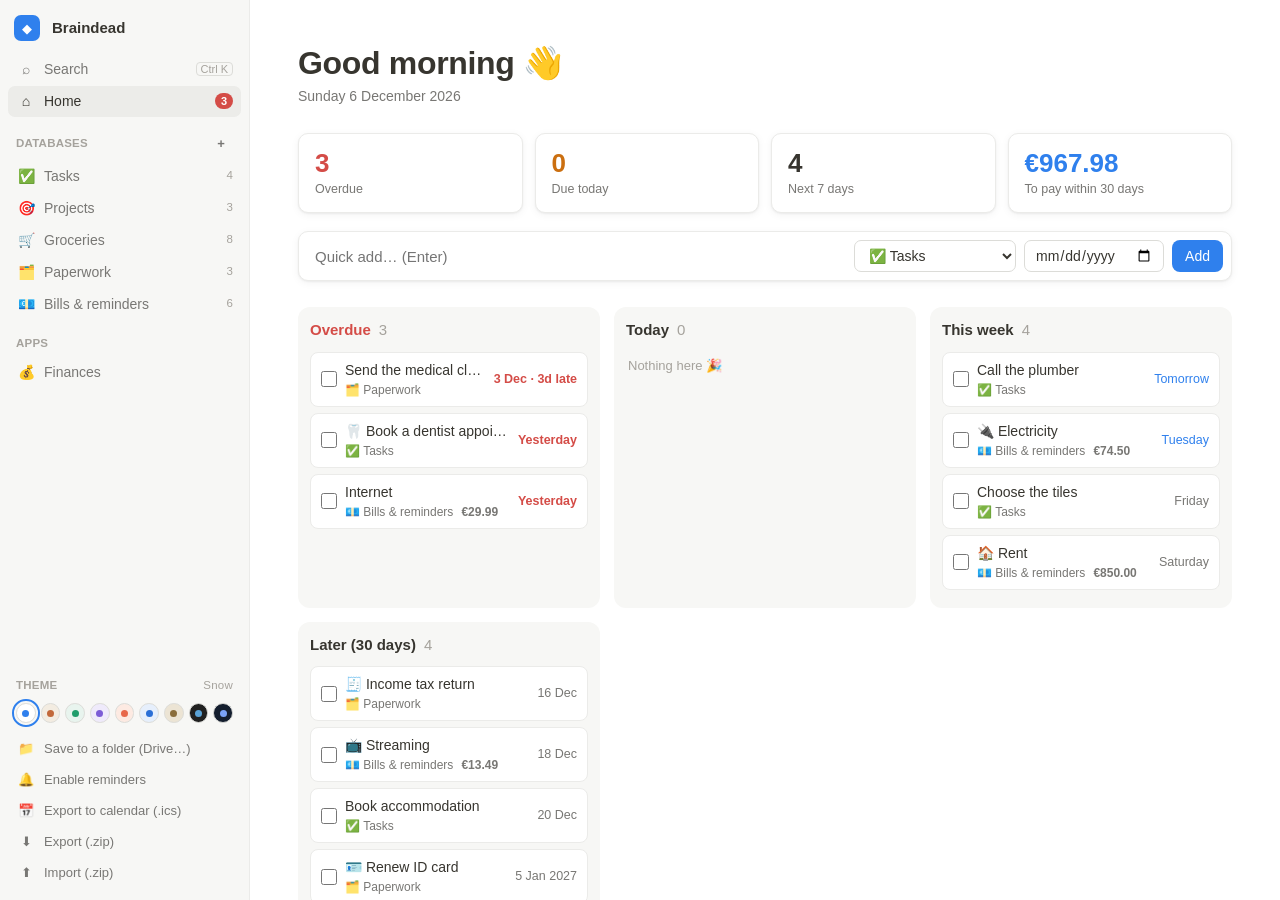
==== commit 01565eec: "Export / import the vault as a .zip (works in every browser) - Export (.zip): the vault folder (_bra" ====
--- a/index.html
+++ b/index.html
@@ -22,7 +22,7 @@
   <div id="peek-root"></div>
   <div id="modal-root"></div>
   <div id="toasts"></div>
-  <input type="file" id="import-file" accept=".json,application/json" hidden>
+  <input type="file" id="import-file" accept=".zip,.json,application/zip,application/json" hidden>
   <script src="app.js"></script>
 </body>
 </html>
--- a/styles.css
+++ b/styles.css
@@ -581,3 +581,19 @@
   body { overflow: visible; display: block; }
   #main { overflow: visible; }
 }
+
+/* ============ Apps & sync ============ */
+#main.app-mode { overflow: hidden; }
+.app-wrap { display: flex; flex-direction: column; height: 100%; }
+.app-head { display: flex; align-items: center; gap: 10px; padding: 10px 20px; border-bottom: 1px solid var(--border); flex: none; min-width: 0; }
+.app-head .ai { font-size: 20px; }
+.app-head b { font-size: 15px; white-space: nowrap; }
+.app-head .muted { font-size: 12.5px; overflow: hidden; text-overflow: ellipsis; white-space: nowrap; }
+.app-head .menu-btn { position: static; margin: 0; }
+.app-frame { flex: 1; width: 100%; border: 0; display: block; background: var(--bg); }
+.sb-item.warn { color: var(--warn); }
+.sync-p { margin: 0 0 10px; color: var(--muted); }
+.sync-p b { color: var(--text); }
+.fmt { display: flex; gap: 8px; align-items: flex-start; padding: 6px 2px; cursor: pointer; color: var(--muted); font-size: 13.5px; }
+.fmt b { color: var(--text); }
+.fmt input { margin-top: 4px; accent-color: var(--accent); }
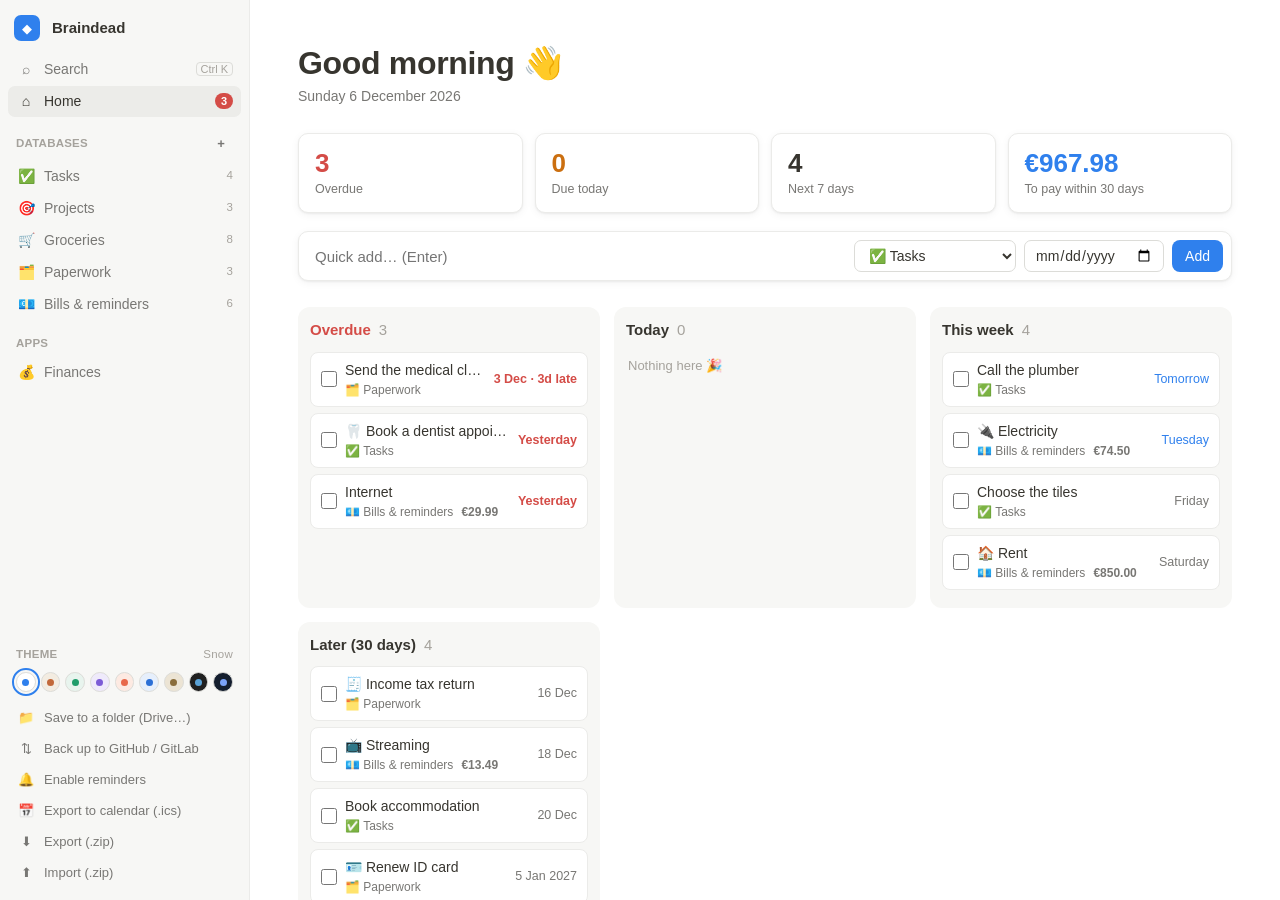
==== commit ebdf8484: "Google Drive: sign in with Google and sync pages into a Braindead folder of your Drive - New provide" ====
--- a/index.html
+++ b/index.html
@@ -23,6 +23,7 @@
   <div id="modal-root"></div>
   <div id="toasts"></div>
   <input type="file" id="import-file" accept=".zip,.json,application/zip,application/json" hidden>
+  <script src="config.js"></script>
   <script src="app.js"></script>
 </body>
 </html>
--- a/styles.css
+++ b/styles.css
@@ -489,9 +489,27 @@
 .peek-backdrop { position: fixed; inset: 0; z-index: 30; background: var(--backdrop); animation: fade .15s; }
 .peek {
   position: fixed; top: 0; right: 0; bottom: 0; z-index: 31; width: min(760px, 100%); background: var(--surface);
-  box-shadow: var(--shadow-lg); overflow-y: auto; animation: slidein .18s ease-out; border-left: 1px solid var(--border);
-}
-.peek.wide { width: min(1180px, 100%); }
+  box-shadow: var(--shadow-lg); overflow: hidden; animation: slidein .18s ease-out; border-left: 1px solid var(--border);
+  display: flex; flex-direction: column;
+}
+.peek-scroll { flex: 1; min-height: 0; overflow-y: auto; }
+/* Centred mode: the page floats over the app instead of a side panel. */
+.peek.center {
+  top: 4vh; bottom: 4vh; left: 0; right: 0; margin: 0 auto; width: min(900px, calc(100vw - 32px));
+  border: 1px solid var(--border); border-radius: 14px; animation: popin .16s ease-out;
+}
+.peek-backdrop.dim { backdrop-filter: blur(2px); }
+/* Drag handles to resize the page panel. */
+.peek-resize { position: absolute; top: 0; bottom: 0; width: 8px; z-index: 3; cursor: col-resize; }
+.peek-resize.left { left: 0; }
+.peek-resize.right { right: 0; }
+.peek-resize::after { content: ""; position: absolute; top: 50%; width: 4px; height: 44px; margin-top: -22px; border-radius: 3px; background: var(--border2); opacity: 0; transition: opacity .15s; }
+.peek-resize.left::after { left: 2px; }
+.peek-resize.right::after { right: 2px; }
+.peek:hover .peek-resize::after { opacity: 1; }
+.peek-resize:hover::after, body.resizing .peek-resize::after { background: var(--accent); opacity: 1; }
+body.resizing { cursor: col-resize; user-select: none; }
+body.resizing iframe { pointer-events: none; }
 @keyframes slidein { from { transform: translateX(30px); opacity: 0; } }
 .peek-top {
   position: sticky; top: 0; z-index: 2; display: flex; align-items: center; gap: 2px; padding: 8px 12px;
@@ -558,6 +576,8 @@
 
 /* ============ Mobile ============ */
 @media (max-width: 820px) {
+  .peek, .peek.center { top: 0; bottom: 0; width: 100% !important; border-radius: 0; margin: 0; }
+  .peek-resize { display: none; }
   #sidebar { position: fixed; z-index: 40; top: 0; bottom: 0; left: 0; transform: translateX(-102%); transition: transform .2s; box-shadow: var(--shadow-lg); }
   body.sb-open #sidebar { transform: none; }
   body.sb-open .sb-backdrop { display: block; position: fixed; inset: 0; z-index: 39; background: var(--backdrop); }
@@ -597,3 +617,14 @@
 .fmt { display: flex; gap: 8px; align-items: flex-start; padding: 6px 2px; cursor: pointer; color: var(--muted); font-size: 13.5px; }
 .fmt b { color: var(--text); }
 .fmt input { margin-top: 4px; accent-color: var(--accent); }
+.gh-step { display: flex; gap: 12px; padding: 10px 0; border-top: 1px solid var(--border); }
+.gh-n { flex: none; width: 24px; height: 24px; border-radius: 50%; background: var(--accent-soft); color: var(--accent); display: grid; place-items: center; font-weight: 700; font-size: 13px; }
+.gh-body { color: var(--muted); font-size: 13.5px; margin-top: 2px; }
+.gh-body b { color: var(--text); font-weight: 600; }
+.gh-body a, .tip a { color: var(--accent); }
+.gh-body code { background: var(--surface2); padding: 1px 5px; border-radius: 4px; font-size: 12.5px; }
+.gh-form { display: flex; flex-direction: column; gap: 8px; margin-top: 8px; max-width: 380px; }
+a.btn { text-decoration: none; color: inherit; }
+.btn:disabled { opacity: .6; cursor: default; }
+.gh-step > div { flex: 1; min-width: 0; }
+.gh-form .in { width: 100%; }
